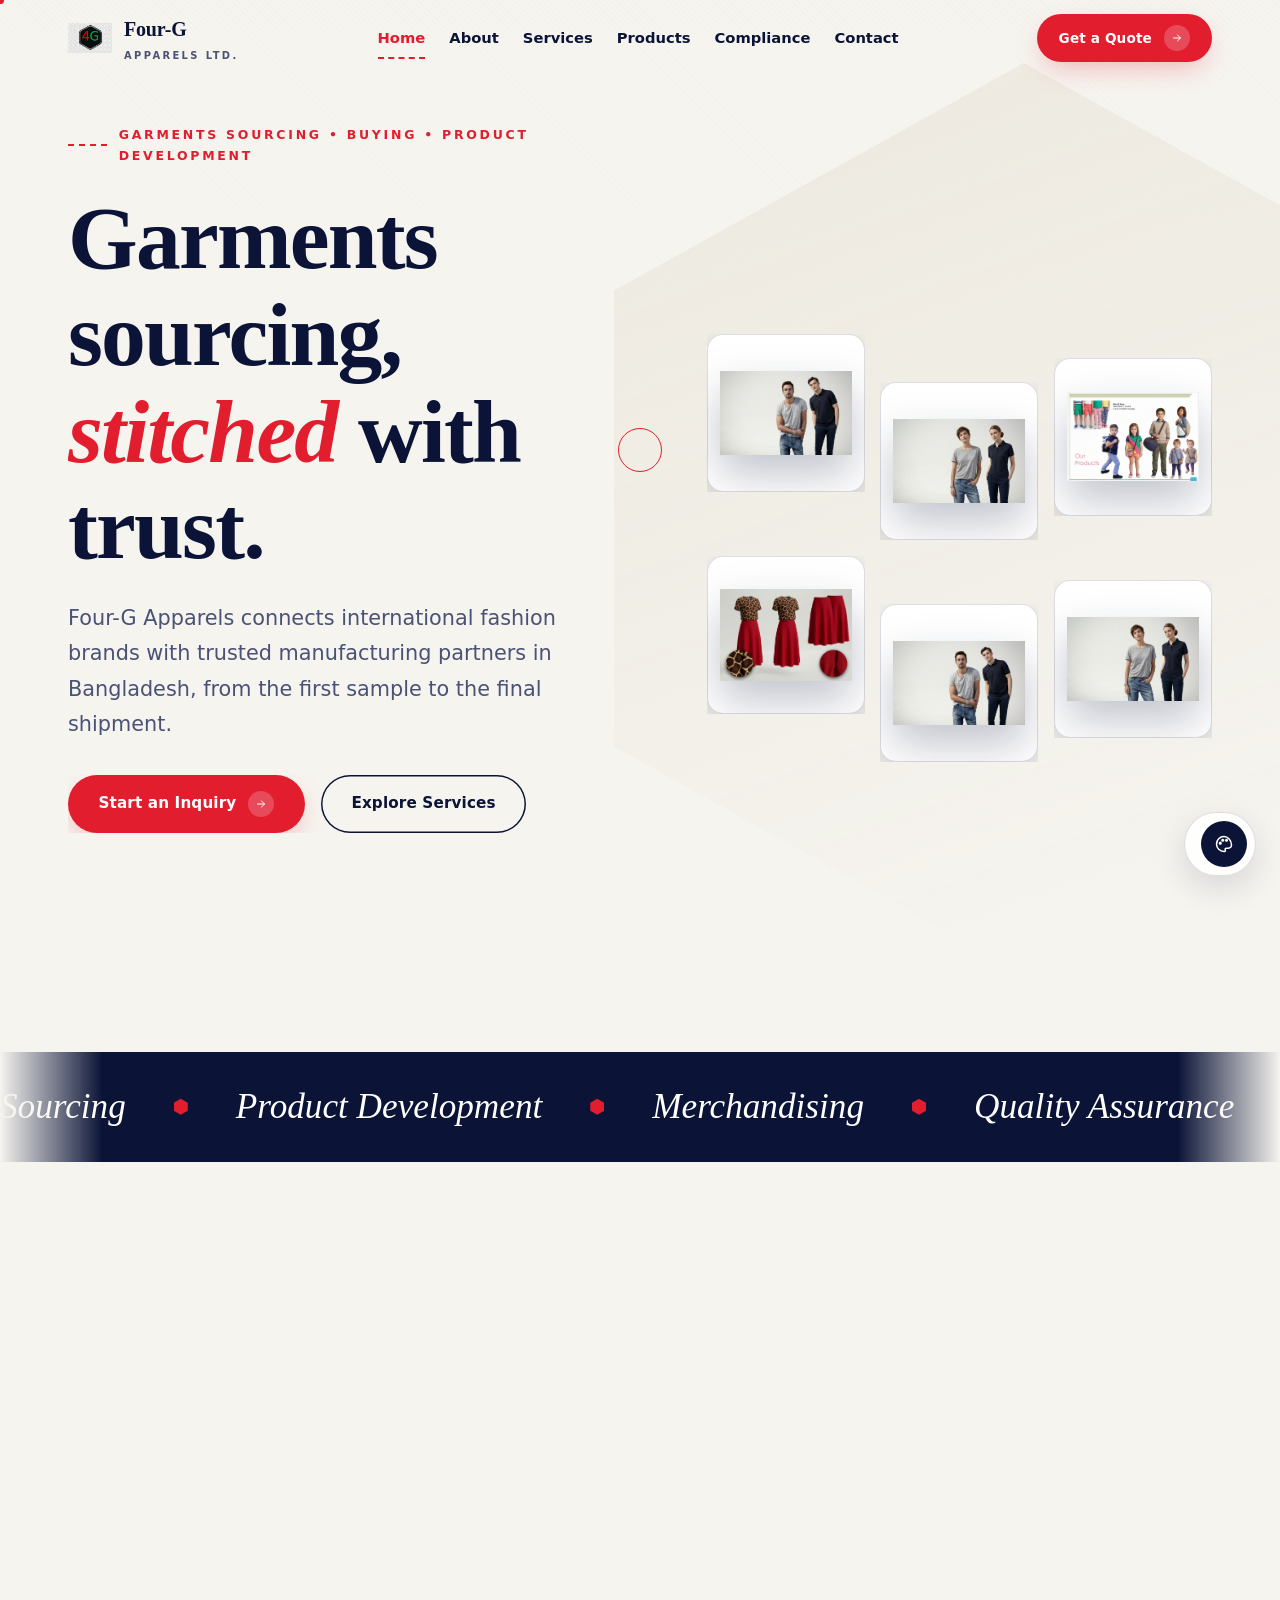
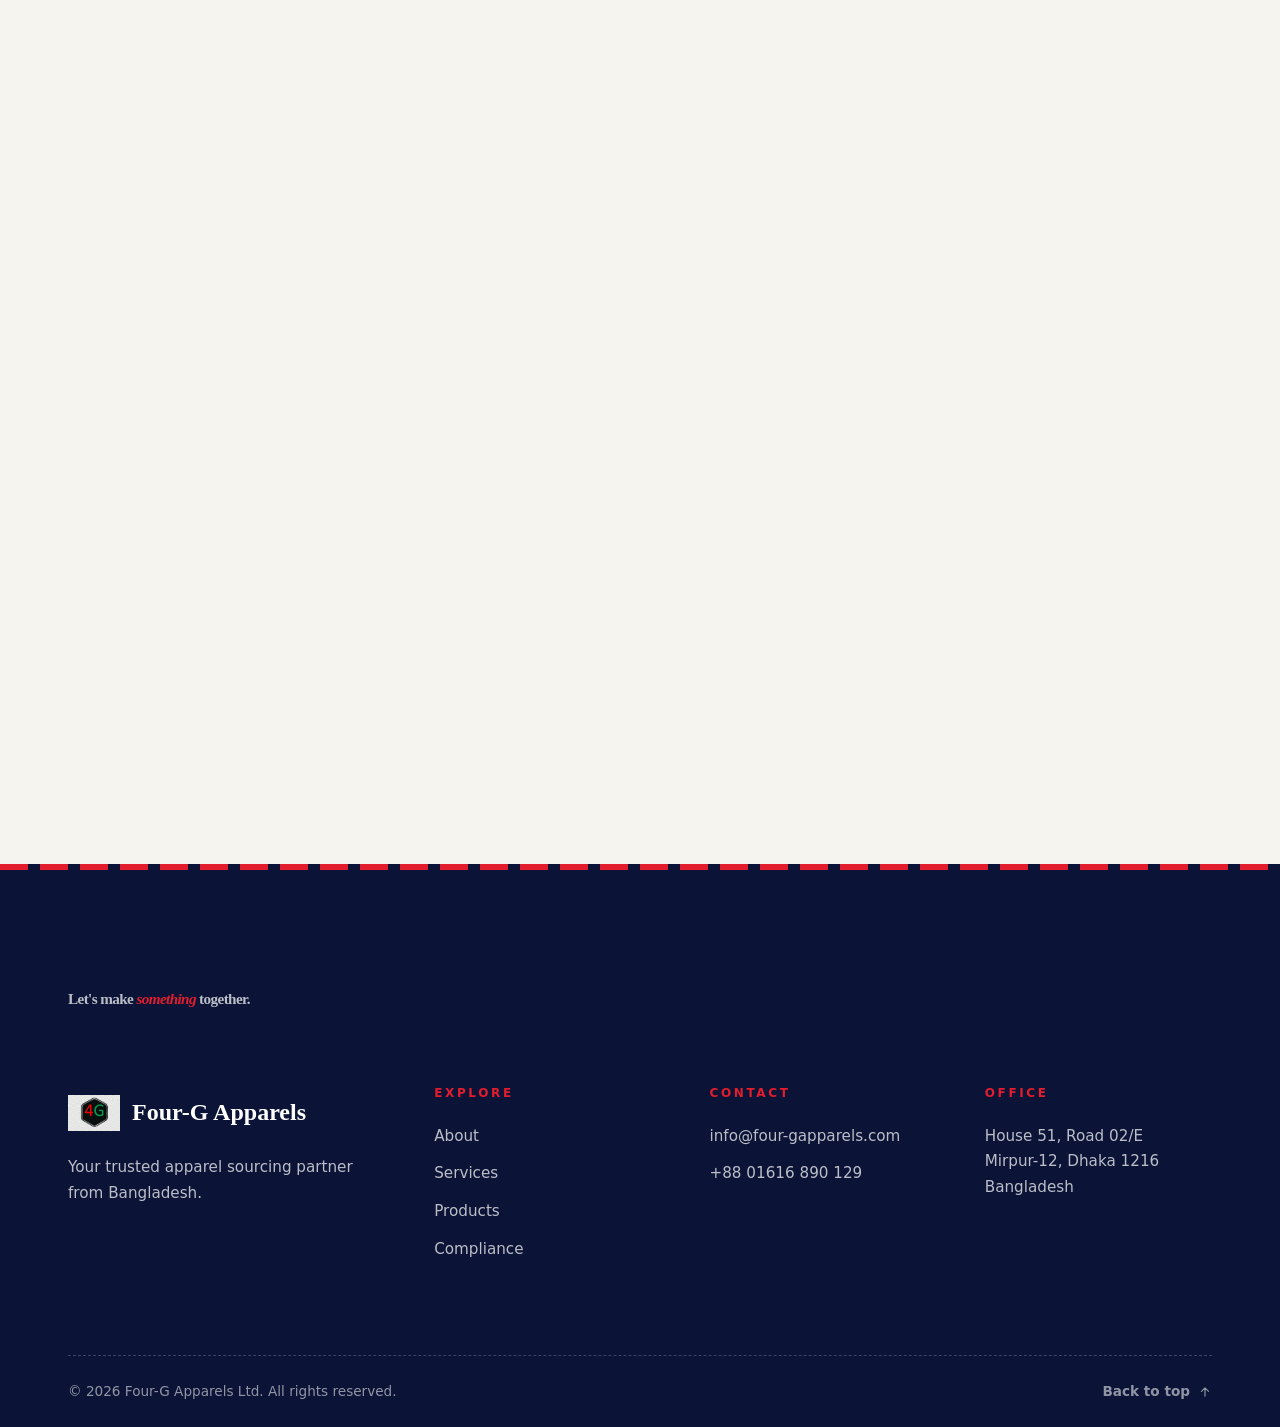
==== index.html @ 144038a5 "Initial commit - Four-G Apparels website" ====
<!doctype html>
<html lang="en" class="no-js" data-theme="navy">
<head>
  <meta charset="utf-8">
  <meta name="viewport" content="width=device-width, initial-scale=1">
  <title>Four-G Apparels Ltd. | Garments Sourcing, Buying and Product Development</title>
  <meta name="description" content="Four-G Apparels Ltd. is a Dhaka based garments buying and sourcing company connecting international brands with trusted manufacturing partners.">
  <meta name="robots" content="noindex, nofollow">
  <meta name="referrer" content="strict-origin-when-cross-origin">
  <meta name="theme-color" content="#0b1437">

  <!-- Security: only own files, Google Fonts, no inline code -->
  <meta http-equiv="Content-Security-Policy" content="default-src 'self'; script-src 'self'; style-src 'self' https://fonts.googleapis.com; font-src https://fonts.gstatic.com; img-src 'self' data:; connect-src 'self'; form-action 'self'; base-uri 'self'; object-src 'none'">

  <link rel="icon" href="favicon.ico">
  <link rel="preconnect" href="https://fonts.googleapis.com">
  <link rel="preconnect" href="https://fonts.gstatic.com" crossorigin>
  <link rel="stylesheet" href="https://fonts.googleapis.com/css2?family=Fraunces:ital,opsz,wght@0,9..144,500..700;1,9..144,500..700&family=Manrope:wght@400;500;600;700;800&display=swap">

  <link rel="stylesheet" href="css/variables.css">
  <link rel="stylesheet" href="css/base.css">
  <link rel="stylesheet" href="css/components.css">
  <link rel="stylesheet" href="css/pages.css">

  <script src="js/theme.js"></script>
</head>
<body>
  <a class="skip-link" href="#main">Skip to content</a>

  <!-- SVG icon sprite -->
  <svg class="sr-only" aria-hidden="true" focusable="false">
    <symbol id="i-arrow" viewBox="0 0 24 24"><g fill="none" stroke="currentColor" stroke-width="2" stroke-linecap="round" stroke-linejoin="round"><path d="M5 12h14M13 6l6 6-6 6"/></g></symbol>
    <symbol id="i-up" viewBox="0 0 24 24"><g fill="none" stroke="currentColor" stroke-width="2" stroke-linecap="round" stroke-linejoin="round"><path d="M12 19V5M6 11l6-6 6 6"/></g></symbol>
    <symbol id="i-search" viewBox="0 0 24 24"><g fill="none" stroke="currentColor" stroke-width="1.8" stroke-linecap="round" stroke-linejoin="round"><circle cx="11" cy="11" r="7"/><path d="M20 20l-4-4"/></g></symbol>
    <symbol id="i-clipboard" viewBox="0 0 24 24"><g fill="none" stroke="currentColor" stroke-width="1.8" stroke-linecap="round" stroke-linejoin="round"><path d="M9 4h6v3H9zM7 5H5v16h14V5h-2M9 12h6M9 16h4"/></g></symbol>
    <symbol id="i-shield" viewBox="0 0 24 24"><g fill="none" stroke="currentColor" stroke-width="1.8" stroke-linecap="round" stroke-linejoin="round"><path d="M12 3l8 3v6c0 5-3.5 8-8 9-4.5-1-8-4-8-9V6z"/><path d="M9 12l2 2 4-4"/></g></symbol>
    <symbol id="i-clock" viewBox="0 0 24 24"><g fill="none" stroke="currentColor" stroke-width="1.8" stroke-linecap="round" stroke-linejoin="round"><circle cx="12" cy="12" r="9"/><path d="M12 7v5l3 2"/></g></symbol>
    <symbol id="i-tag" viewBox="0 0 24 24"><g fill="none" stroke="currentColor" stroke-width="1.8" stroke-linecap="round" stroke-linejoin="round"><path d="M3 12V4h8l10 10-8 8z"/><circle cx="7.5" cy="8.5" r="1.2"/></g></symbol>
    <symbol id="i-ship" viewBox="0 0 24 24"><g fill="none" stroke="currentColor" stroke-width="1.8" stroke-linecap="round" stroke-linejoin="round"><path d="M3 17l2 4h14l2-4zM5 17v-6h14v6M9 11V7h6v4M12 3v4"/></g></symbol>
    <symbol id="i-palette" viewBox="0 0 24 24"><g fill="none" stroke="currentColor" stroke-width="1.8" stroke-linecap="round" stroke-linejoin="round"><path d="M12 3a9 9 0 100 18c1.5 0 2-1 1.5-2s0-2 1.5-2h2a4 4 0 004-4c0-5-4.5-10-9-10z"/><circle cx="7.5" cy="11" r="1"/><circle cx="10.5" cy="7.5" r="1"/><circle cx="15" cy="7.5" r="1"/></g></symbol>
  </svg>

  <!-- Page transition curtain -->
  <div class="curtain" aria-hidden="true"><div class="curtain__hex">4G</div></div>
  <div class="progress" aria-hidden="true"></div>
  <div class="cursor" aria-hidden="true"></div>
  <div class="cursor-dot" aria-hidden="true"></div>

  <!-- Header -->
  <header class="nav">
    <div class="container nav__inner">
      <a class="nav__brand" href="index.html" aria-label="Four-G Apparels home">
        <img src="assets/images/logo/logo.jpg" alt="Four-G Logo" width="44" height="44">
        <span>Four-G<small>Apparels Ltd.</small></span>
      </a>

      <nav class="nav__links" aria-label="Primary">
        <a class="nav__link" href="index.html" aria-current="page">Home</a>
        <a class="nav__link" href="about.html">About</a>
        <a class="nav__link" href="services.html">Services</a>
        <a class="nav__link" href="products.html">Products</a>
        <a class="nav__link" href="compliance.html">Compliance</a>
        <a class="nav__link" href="contact.html">Contact</a>
      </nav>

      <div class="nav__actions">
        <a class="btn btn--sm" href="contact.html" data-magnetic>
          Get a Quote
          <span class="btn__arrow"><svg viewBox="0 0 24 24" aria-hidden="true"><use href="#i-arrow"/></svg></span>
        </a>
        <button class="burger" type="button" aria-label="Open menu" aria-expanded="false" aria-controls="menu">
          <span></span><span></span><span></span>
        </button>
      </div>
    </div>
  </header>

  <!-- Mobile menu -->
  <div class="menu" id="menu" aria-hidden="true" data-stagger>
    <a class="menu__link" href="index.html">Home</a>
    <a class="menu__link" href="about.html">About</a>
    <a class="menu__link" href="services.html">Services</a>
    <a class="menu__link" href="products.html">Products</a>
    <a class="menu__link" href="compliance.html">Compliance</a>
    <a class="menu__link" href="contact.html">Contact</a>
    <p class="menu__meta">Dhaka, Bangladesh · Garments sourcing partner</p>
  </div>

  <main id="main">

    <!-- Hero -->
    <section class="hero" data-parallax>
      <div class="container hero__grid">
        <div class="hero__copy">
          <span class="eyebrow" data-reveal="up">Garments Sourcing • Buying • Product Development</span>
          <h1 data-reveal="up">Garments sourcing, <em class="accent">stitched</em> with trust.</h1>
          <p class="hero__lead" data-reveal="up">Four-G Apparels connects international fashion brands with trusted manufacturing partners in Bangladesh, from the first sample to the final shipment.</p>
          <div class="hero__cta" data-reveal="up">
            <a class="btn" href="contact.html" data-magnetic>
              Start an Inquiry
              <span class="btn__arrow"><svg viewBox="0 0 24 24" aria-hidden="true"><use href="#i-arrow"/></svg></span>
            </a>
            <a class="btn btn--ghost" href="services.html" data-magnetic>Explore Services</a>
          </div>
          <div class="hero__facts" data-reveal="up">
            <div class="fact"><strong>Dhaka</strong><span>Bangladesh</span></div>
            <div class="fact"><strong>100%</strong><span>Export oriented</span></div>
            <div class="fact"><strong>Est. 2026</strong><span>Fresh perspective</span></div>
          </div>
        </div>

        <!-- Hero Visual Collage / Tiles with Updated Images -->
        <div class="collage" data-stagger>
          <div class="collage__item" data-depth="18"><div class="float" data-reveal="zoom"><div class="tile"><img src="assets/images/products/men.jpg" alt="Men Apparel Collection"></div></div></div>
          <div class="collage__item" data-depth="34"><div class="float" data-reveal="zoom"><div class="tile"><img src="assets/images/products/ladies.jpg" alt="Ladies Apparel Collection"></div></div></div>
          <div class="collage__item" data-depth="12"><div class="float" data-reveal="zoom"><div class="tile"><img src="assets/images/products/kids.jpg" alt="Kids Apparel Collection"></div></div></div>
          <div class="collage__item" data-depth="28"><div class="float" data-reveal="zoom"><div class="tile"><img src="assets/images/products/mockup-2.jpg" alt="Apparel Mockup Style"></div></div></div>
          <div class="collage__item" data-depth="16"><div class="float" data-reveal="zoom"><div class="tile"><img src="assets/images/products/men.jpg" alt="Garments Production Style"></div></div></div>
          <div class="collage__item" data-depth="38"><div class="float" data-reveal="zoom"><div class="tile"><img src="assets/images/products/ladies.jpg" alt="Fashion Sourcing Style"></div></div></div>
        </div>
      </div>
    </section>

    <!-- Marquee -->
    <div class="marquee" aria-hidden="true">
      <div class="marquee__track">
        <span class="marquee__item">Sourcing</span><span class="marquee__item">Product Development</span><span class="marquee__item">Merchandising</span><span class="marquee__item">Quality Assurance</span><span class="marquee__item">Production Follow-Up</span><span class="marquee__item">Shipment Coordination</span>
        <span class="marquee__item">Sourcing</span><span class="marquee__item">Product Development</span><span class="marquee__item">Merchandising</span><span class="marquee__item">Quality Assurance</span><span class="marquee__item">Production Follow-Up</span><span class="marquee__item">Shipment Coordination</span>
      </div>
    </div>

    <!-- About -->
    <section class="section">
      <div class="container">
        <div class="split">
          <div class="about-stack" data-reveal="left">
            <div class="media media--tall"><img src="assets/images/about/about-1.jpg" alt="Merchandising team reviewing garment samples" loading="lazy"><span class="media__tag">Our team</span></div>
            <div class="media media--square"><img src="assets/images/about/about-2.jpg" alt="Rolls of fabric" loading="lazy"><span class="media__tag">Fabric</span></div>
          </div>
          <div>
            <span class="eyebrow" data-reveal="up">About Us</span>
            <h2 data-reveal="up">A sourcing partner that works like <em class="accent">your own team.</em></h2>
            <p data-reveal="up">Four-G Apparels Limited is a professionally managed garments buying and sourcing company based in Dhaka. We connect international buyers with suitable production facilities that meet their requirements for quality, price, compliance, capacity and timely delivery.</p>
            <p data-reveal="up">Our team works across merchandising, sourcing, procurement, production coordination, quality assurance and logistics, so you get one well managed experience from product development to final shipment.</p>
            <div data-reveal="up"><a class="link" href="about.html">Read our story <svg viewBox="0 0 24 24" aria-hidden="true"><use href="#i-arrow"/></svg></a></div>
          </div>
        </div>

        <hr class="stitch">

        <div class="stats" data-stagger>
          <div class="stat" data-reveal="up"><div class="stat__num"><span data-count="100">0</span>%</div><div class="stat__label">Export oriented</div></div>
          <div class="stat" data-reveal="up"><div class="stat__num"><span data-count="3">0</span></div><div class="stat__label">Product categories</div></div>
          <div class="stat" data-reveal="up"><div class="stat__num"><span data-count="8">0</span></div><div class="stat__label">Step process</div></div>
          <div class="stat" data-reveal="up"><div class="stat__num"><span data-count="3">0</span></div><div class="stat__label">Inspection stages</div></div>
        </div>
      </div>
    </section>

    <!-- Services -->
    <section class="section section--alt">
      <div class="container">
        <div class="section__head">
          <span class="eyebrow" data-reveal="up">Core Services</span>
          <h2 data-reveal="up">Everything between the first idea and the <em class="accent">final carton.</em></h2>
        </div>
        <div class="grid grid--3" data-stagger>
          <article class="card" data-tilt data-reveal="up">
            <span class="card__num">01</span>
            <div class="card__icon"><svg viewBox="0 0 24 24" aria-hidden="true"><use href="#i-search"/></svg></div>
            <h3>Sourcing and Product Development</h3>
            <p>We identify suitable suppliers according to product specifications, target prices, quality standards and production requirements.</p>
          </article>
          <article class="card" data-tilt data-reveal="up">
            <span class="card__num">02</span>
            <div class="card__icon"><svg viewBox="0 0 24 24" aria-hidden="true"><use href="#i-clipboard"/></svg></div>
            <h3>Merchandising and Order Management</h3>
            <p>Our merchandisers coordinate with buyers and factories from the first inquiry and sampling through production and shipment.</p>
          </article>
          <article class="card" data-tilt data-reveal="up">
            <span class="card__num">03</span>
            <div class="card__icon"><svg viewBox="0 0 24 24" aria-hidden="true"><use href="#i-shield"/></svg></div>
            <h3>Quality Assurance</h3>
            <p>Agreed specifications are protected through pre-production, in-line and final inspections.</p>
          </article>
          <article class="card" data-tilt data-reveal="up">
            <span class="card__num">04</span>
            <div class="card__icon"><svg viewBox="0 0 24 24" aria-hidden="true"><use href="#i-clock"/></svg></div>
            <h3>Production Follow-Up</h3>
            <p>We monitor progress, talk to manufacturing partners and coordinate with buyers for smooth execution and timely delivery.</p>
          </article>
          <article class="card" data-tilt data-reveal="up">
            <span class="card__num">05</span>
            <div class="card__icon"><svg viewBox="0 0 24 24" aria-hidden="true"><use href="#i-tag"/></svg></div>
            <h3>Apparel and Accessories Sourcing</h3>
            <p>A wide range of garments, apparel accessories and fashion related products through our established supplier network.</p>
          </article>
          <article class="card" data-tilt data-reveal="up">
            <span class="card__num">06</span>
            <div class="card__icon"><svg viewBox="0 0 24 24" aria-hidden="true"><use href="#i-ship"/></svg></div>
            <h3>Shipment Coordination</h3>
            <p>We work with suppliers, buyers and logistics partners for efficient and timely shipment of completed orders.</p>
          </article>
        </div>
      </div>
    </section>

    <!-- Products -->
    <section class="section section--alt">
      <div class="container">
        <div class="section__head">
          <span class="eyebrow" data-reveal="up">Our Products</span>
          <h2 data-reveal="up">Wardrobes for <em class="accent">every</em> age.</h2>
        </div>
        <div class="grid grid--3 pgrid" data-stagger>
          <a class="pcard" href="products.html" data-tilt data-reveal="up">
            <img src="assets/images/products/ladies.jpg" alt="Girls and ladies garments" loading="lazy">
            <span class="pcard__cta"><svg viewBox="0 0 24 24" aria-hidden="true"><use href="#i-arrow"/></svg></span>
            <div class="pcard__body"><h3>Girls and Ladies</h3><p>Pants, shorts, capris, jackets, vests, knitted t-shirts, blouses and sweaters.</p></div>
          </a>
          <a class="pcard" href="products.html" data-tilt data-reveal="up">
            <img src="assets/images/products/men.jpg" alt="Menswear garments" loading="lazy">
            <span class="pcard__cta"><svg viewBox="0 0 24 24" aria-hidden="true"><use href="#i-arrow"/></svg></span>
            <div class="pcard__body"><h3>Men's</h3><p>Pants, basic and cargo shorts, shirts, jackets, knitted t-shirts and polo shirts.</p></div>
          </a>
          <a class="pcard" href="products.html" data-tilt data-reveal="up">
            <img src="assets/images/products/kids.jpg" alt="Kids and boys garments" loading="lazy">
            <span class="pcard__cta"><svg viewBox="0 0 24 24" aria-hidden="true"><use href="#i-arrow"/></svg></span>
            <div class="pcard__body"><h3>Kids and Boys</h3><p>Pants, shorts, knitted t-shirts, polo shirts and sweaters.</p></div>
          </a>
        </div>
      </div>
    </section>

    <!-- Capabilities -->
    <section class="section section--dark">
      <div class="container">
        <div class="grid grid--3 caps" data-stagger>
          <div class="caps__intro" data-reveal="up">
            <span class="eyebrow">Our Capabilities</span>
            <h2>Built to <em class="accent">deliver</em>, priced to compete.</h2>
            <p>We confirm the best price for the competitive market, and we think through the customer's eyes at every decision.</p>
          </div>
          <article class="cap" data-reveal="up">
            <div class="media media--wide"><img src="assets/images/capabilities/vendor.jpg" alt="Garment factory floor" loading="lazy"><span class="media__tag">Vendors</span></div>
            <h3>The right vendors</h3><p>We source the right vendors for each product.</p>
          </article>
          <article class="cap" data-reveal="up">
            <div class="media media--wide"><img src="assets/images/capabilities/sample-studio.jpg" alt="Sample making at a sewing machine" loading="lazy"><span class="media__tag">Studio</span></div>
            <h3>Own sample studio</h3><p>We develop samples at our own sample studio.</p>
          </article>
          <article class="cap" data-reveal="up">
            <div class="media media--wide"><img src="assets/images/capabilities/design-team.jpg" alt="Fashion design team at work" loading="lazy"><span class="media__tag">Design</span></div>
            <h3>Proactive design team</h3><p>Our product design and development team is always proactive.</p>
          </article>
          <article class="cap" data-reveal="up">
            <div class="media media--wide"><img src="assets/images/capabilities/quality.jpg" alt="Quality inspection of garments" loading="lazy"><span class="media__tag">Quality</span></div>
            <h3>Quality you can trust</h3><p>Our quality team assures the delivery of quality products.</p>
          </article>
          <article class="cap" data-reveal="up">
            <div class="media media--wide"><img src="assets/images/capabilities/shipping.jpg" alt="Container ship at port" loading="lazy"><span class="media__tag">Shipping</span></div>
            <h3>On time shipment</h3><p>Close follow-up with logistics partners to support on-time delivery.</p>
          </article>
        </div>
      </div>
    </section>

    <!-- Why Four-G -->
    <section class="section">
      <div class="container">
        <div class="section__head center">
          <span class="eyebrow" data-reveal="up">Why Four-G Apparels</span>
          <h2 data-reveal="up">Six reasons buyers <em class="accent">stay.</em></h2>
        </div>
        <div class="grid grid--3 why" data-stagger>
          <article class="card" data-tilt data-reveal="up"><span class="card__num">01</span><h3>Reliable Sourcing Network</h3><p>Access to a carefully developed network of experienced and capable manufacturing partners.</p></article>
          <article class="card" data-tilt data-reveal="up"><span class="card__num">02</span><h3>Dedicated Professional Team</h3><p>Experienced people handling merchandising, sourcing, procurement, production and quality control.</p></article>
          <article class="card" data-tilt data-reveal="up"><span class="card__num">03</span><h3>Competitive Pricing</h3><p>Strong supplier relationships and effective negotiation for commercially competitive prices.</p></article>
          <article class="card" data-tilt data-reveal="up"><span class="card__num">04</span><h3>Quality Focus</h3><p>Structured quality monitoring and inspection throughout the production process.</p></article>
          <article class="card" data-tilt data-reveal="up"><span class="card__num">05</span><h3>Clear Communication</h3><p>Fast, transparent and consistent communication between buyers, suppliers and our team.</p></article>
          <article class="card" data-tilt data-reveal="up"><span class="card__num">06</span><h3>Timely Execution</h3><p>Close production follow-up and coordination to support on-time delivery.</p></article>
        </div>
      </div>
    </section>

    <!-- CTA -->
    <section class="section section--tight">
      <div class="container">
        <div class="cta" data-reveal="zoom">
          <span class="eyebrow cta__eyebrow">Quality. Integrity. Transparency. Reliability.</span>
          <h2>Every order is the start of a lasting relationship.</h2>
          <p>Tell us what you are looking for and a dedicated professional will respond quickly.</p>
          <a class="btn btn--light" href="contact.html" data-magnetic>Send an Inquiry <span class="btn__arrow"><svg viewBox="0 0 24 24" aria-hidden="true"><use href="#i-arrow"/></svg></span></a>
        </div>
      </div>
    </section>
  </main>

  <!-- Footer -->
  <footer class="footer">
    <div class="container">
      <p class="footer__big">Let's make <em>something</em> together.</p>
      <div class="footer__grid">
        <div>
          <div class="footer__brand"><img src="assets/images/logo/logo.jpg" alt="" width="52" height="52"><span>Four-G Apparels</span></div>
          <p>Your trusted apparel sourcing partner from Bangladesh.</p>
        </div>
        <div>
          <h4>Explore</h4>
          <ul>
            <li><a href="about.html">About</a></li>
            <li><a href="services.html">Services</a></li>
            <li><a href="products.html">Products</a></li>
            <li><a href="compliance.html">Compliance</a></li>
          </ul>
        </div>
        <div>
          <h4>Contact</h4>
          <ul>
            <li><a href="contact.html" data-mail data-user="info" data-domain="four-gapparels.com">Email us</a></li>
            <li><a href="contact.html" data-tel="+8801616890129" data-display="+88 01616 890 129">Call us</a></li>
          </ul>
        </div>
        <div>
          <h4>Office</h4>
          <p>House 51, Road 02/E<br>Mirpur-12, Dhaka 1216<br>Bangladesh</p>
        </div>
      </div>
      <div class="footer__bottom">
        <span>© <span data-year>2026</span> Four-G Apparels Ltd. All rights reserved.</span>
        <button class="to-top" type="button">Back to top <svg viewBox="0 0 24 24" aria-hidden="true"><use href="#i-up"/></svg></button>
      </div>
    </div>
  </footer>

  <!-- Theme switcher -->
  <div class="themes" data-themes>
    <div class="themes__list" role="group" aria-label="Colour theme"></div>
    <button class="themes__toggle" type="button" aria-label="Choose colour theme" aria-expanded="false"><svg viewBox="0 0 24 24" aria-hidden="true"><use href="#i-palette"/></svg></button>
  </div>

  <script src="js/main.js" defer></script>
</body>
</html>
---- css/variables.css ----
:root {
  /* Fonts */
  --font-display: 'Fraunces', Georgia, 'Times New Roman', serif;
  --font-body: 'Manrope', system-ui, -apple-system, 'Segoe UI', sans-serif;

  /* Spacing */
  --space-1: 0.25rem;
  --space-2: 0.5rem;
  --space-3: 0.75rem;
  --space-4: 1rem;
  --space-5: 1.5rem;
  --space-6: 2rem;
  --space-7: 3rem;
  --space-8: 5rem;
  --space-9: 8rem;

  /* Layout */
  --container: 1240px;
  --gutter: clamp(1.25rem, 4vw, 3rem);
  --nav-h: 76px;

  /* Radius & shadow */
  --radius-s: 8px;
  --radius-m: 16px;
  --radius-l: 28px;
  --shadow-s: 0 2px 8px rgb(11 20 55 / 0.08);
  --shadow-m: 0 12px 32px rgb(11 20 55 / 0.12);
  --shadow-l: 0 30px 70px rgb(11 20 55 / 0.20);

  /* Motion */
  --ease-out: cubic-bezier(0.22, 1, 0.36, 1);
  --ease-in-out: cubic-bezier(0.65, 0, 0.35, 1);
  --dur-fast: 0.25s;
  --dur-mid: 0.6s;
  --dur-slow: 1.1s;

  /* z-index scale */
  --z-nav: 100;
  --z-cursor: 900;
  --z-curtain: 1000;
}


:root,
[data-theme="navy"] {
  --bg: #f6f4ef;
  --bg-alt: #ece8de;
  --surface: #ffffff;
  --ink: #0b1437;
  --ink-soft: #4a5275;
  --primary: #0b1437;
  --primary-ink: #ffffff;
  --accent: #e11d2e;
  --accent-2: #00a651;
  --line: rgb(11 20 55 / 0.14);
  --glow: rgb(225 29 46 / 0.35);
}

/* ---------- Theme 2: Classic Red ---------- */
[data-theme="red"] {
  --bg: #fbf5f3;
  --bg-alt: #f3e6e2;
  --surface: #ffffff;
  --ink: #2a0a0f;
  --ink-soft: #6b4a50;
  --primary: #8f0f1d;
  --primary-ink: #ffffff;
  --accent: #f2a900;
  --accent-2: #8f0f1d;
  --line: rgb(42 10 15 / 0.15);
  --glow: rgb(143 15 29 / 0.35);
}

/* ---------- Theme 3: Eco Green ---------- */
[data-theme="green"] {
  --bg: #f3f6f1;
  --bg-alt: #e2eadf;
  --surface: #ffffff;
  --ink: #0d2a1f;
  --ink-soft: #46604f;
  --primary: #0f3d2e;
  --primary-ink: #ffffff;
  --accent: #c8e04a;
  --accent-2: #17a05d;
  --line: rgb(13 42 31 / 0.15);
  --glow: rgb(23 160 93 / 0.35);
}

/* ---------- Theme 4: Dark ---------- */
[data-theme="dark"] {
  --bg: #070b1f;
  --bg-alt: #0d1330;
  --surface: #141b3d;
  --ink: #f2f3fa;
  --ink-soft: #a6acd0;
  --primary: #f2f3fa;
  --primary-ink: #070b1f;
  --accent: #ff4d5e;
  --accent-2: #2ee08a;
  --line: rgb(242 243 250 / 0.16);
  --glow: rgb(255 77 94 / 0.4);
  --shadow-s: 0 2px 8px rgb(0 0 0 / 0.4);
  --shadow-m: 0 12px 32px rgb(0 0 0 / 0.5);
  --shadow-l: 0 30px 70px rgb(0 0 0 / 0.6);
}
---- css/base.css ----
*,
*::before,
*::after { box-sizing: border-box; margin: 0; padding: 0; }

html {
  scroll-behavior: smooth;
  -webkit-text-size-adjust: 100%;
}

body {
  font-family: var(--font-body);
  font-size: clamp(1rem, 0.95rem + 0.25vw, 1.125rem);
  line-height: 1.7;
  color: var(--ink);
  background: var(--bg);
  min-height: 100vh;
  overflow-x: hidden;
  transition: background-color var(--dur-mid) var(--ease-out),
              color var(--dur-mid) var(--ease-out);
  -webkit-font-smoothing: antialiased;
  text-rendering: optimizeLegibility;
}


body::before {
  content: "";
  position: fixed;
  inset: 0;
  pointer-events: none;
  z-index: 0;
  opacity: 0.35;
  background-image:
    repeating-linear-gradient(45deg, transparent 0 3px, var(--line) 3px 4px);
  mask-image: linear-gradient(to bottom, rgb(0 0 0 / 0.25), transparent 60%);
  -webkit-mask-image: linear-gradient(to bottom, rgb(0 0 0 / 0.25), transparent 60%);
}

main, header, footer, section { position: relative; z-index: 1; }

img, svg, video { display: block; max-width: 100%; height: auto; }
img { background: var(--bg-alt); } /* ছবি না থাকলে fallback রঙ */

a { color: inherit; text-decoration: none; }
ul, ol { list-style: none; }
button { font: inherit; color: inherit; background: none; border: 0; cursor: pointer; }
input, textarea, select { font: inherit; color: inherit; }

::selection { background: var(--accent); color: #fff; }

/* Scrollbar */
::-webkit-scrollbar { width: 10px; }
::-webkit-scrollbar-track { background: var(--bg); }
::-webkit-scrollbar-thumb {
  background: var(--primary);
  border-radius: 10px;
  border: 2px solid var(--bg);
}

/* Focus (accessibility) */
:focus-visible {
  outline: 3px solid var(--accent);
  outline-offset: 3px;
  border-radius: 4px;
}

/* ---------- Typography ---------- */
h1, h2, h3, h4 {
  font-family: var(--font-display);
  font-weight: 600;
  line-height: 1.08;
  letter-spacing: -0.02em;
  color: var(--ink);
}

h1 { font-size: clamp(2.8rem, 7vw, 6rem); font-weight: 700; }
h2 { font-size: clamp(2.1rem, 4.6vw, 3.9rem); }
h3 { font-size: clamp(1.35rem, 2.2vw, 1.85rem); }
h4 { font-size: 1.15rem; }

p { color: var(--ink-soft); max-width: 62ch; }

em.accent, .accent-text {
  font-style: italic;
  color: var(--accent);
}

.eyebrow {
  display: inline-flex;
  align-items: center;
  gap: var(--space-3);
  font-size: 0.78rem;
  font-weight: 800;
  letter-spacing: 0.22em;
  text-transform: uppercase;
  color: var(--accent);
  margin-bottom: var(--space-5);
}
.eyebrow::before {
  content: "";
  width: 42px;
  height: 0;
  border-top: 2px dashed var(--accent);
}

/* ---------- Layout ---------- */
.container {
  width: 100%;
  max-width: var(--container);
  margin-inline: auto;
  padding-inline: var(--gutter);
}

.section { padding-block: clamp(4.5rem, 10vw, var(--space-9)); }
.section--alt { background: var(--bg-alt); }
.section--dark {
  background: var(--primary);
  color: var(--primary-ink);
}
.section--dark h2, .section--dark h3, .section--dark h4 { color: var(--primary-ink); }
.section--dark p { color: rgb(255 255 255 / 0.72); }

.grid { display: grid; gap: var(--space-6); }
.grid--2 { grid-template-columns: repeat(auto-fit, minmax(min(100%, 440px), 1fr)); }
.grid--3 { grid-template-columns: repeat(auto-fit, minmax(min(100%, 300px), 1fr)); }
.grid--4 { grid-template-columns: repeat(auto-fit, minmax(min(100%, 240px), 1fr)); }

.center { text-align: center; }
.center p { margin-inline: auto; }

.stitch {
  width: 100%;
  height: 2px;
  border: 0;
  background-image: repeating-linear-gradient(
    90deg, var(--ink-soft) 0 10px, transparent 10px 18px);
  opacity: 0.45;
  clip-path: inset(0 100% 0 0);
  transition: clip-path 1.6s var(--ease-out);
}
.stitch.is-visible { clip-path: inset(0 0 0 0); }

/* ---------- Reveal on scroll ---------- */
[data-reveal] {
  opacity: 0;
  transition: opacity var(--dur-slow) var(--ease-out),
              transform var(--dur-slow) var(--ease-out),
              clip-path var(--dur-slow) var(--ease-out);
  transition-delay: calc(var(--i, 0) * 90ms);
  will-change: transform, opacity;
}
[data-reveal="up"]    { transform: translateY(48px); }
[data-reveal="down"]  { transform: translateY(-48px); }
[data-reveal="left"]  { transform: translateX(-64px); }
[data-reveal="right"] { transform: translateX(64px); }
[data-reveal="zoom"]  { transform: scale(0.88); }
[data-reveal="mask"]  { clip-path: inset(0 0 100% 0); opacity: 1; }

[data-reveal].is-visible {
  opacity: 1;
  transform: none;
  clip-path: inset(0 0 0 0);
}


.no-js [data-reveal] { opacity: 1; transform: none; clip-path: none; }

/* ---------- Utilities ---------- */
.sr-only {
  position: absolute; width: 1px; height: 1px; padding: 0; margin: -1px;
  overflow: hidden; clip: rect(0 0 0 0); white-space: nowrap; border: 0;
}
.skip-link {
  position: fixed; top: -100px; left: 1rem; z-index: 2000;
  background: var(--accent); color: #fff; padding: 0.75rem 1.25rem;
  border-radius: var(--radius-s); font-weight: 700;
  transition: top var(--dur-fast);
}
.skip-link:focus { top: 1rem; }

.is-locked { overflow: hidden; }

/* ---------- Reduced motion ---------- */
@media (prefers-reduced-motion: reduce) {
  html { scroll-behavior: auto; }
  *, *::before, *::after {
    animation-duration: 0.01ms !important;
    animation-iteration-count: 1 !important;
    transition-duration: 0.01ms !important;
    transition-delay: 0ms !important;
  }
  [data-reveal] { opacity: 1; transform: none; clip-path: none; }
  .stitch { clip-path: none; }
}
---- css/components.css ----
.curtain {
  position: fixed;
  inset: 0;
  z-index: var(--z-curtain);
  pointer-events: none;
  display: grid;
  place-items: center;
  background: var(--primary);
  clip-path: circle(0% at 50% 50%);
  transition: clip-path 0.9s var(--ease-in-out);
}
.curtain.is-covering {
  pointer-events: all;
  clip-path: circle(150% at 50% 50%);
}
.curtain.is-leaving {
  clip-path: circle(0% at 50% 50%);
}
.curtain__hex {
  width: 96px;
  height: 110px;
  background: var(--accent);
  clip-path: polygon(50% 0, 100% 25%, 100% 75%, 50% 100%, 0 75%, 0 25%);
  opacity: 0;
  transform: scale(0.4) rotate(-60deg);
  transition: opacity 0.4s var(--ease-out) 0.3s, transform 0.9s var(--ease-out) 0.2s;
  display: grid;
  place-items: center;
  font-family: var(--font-display);
  font-weight: 700;
  font-size: 2rem;
  color: #fff;
}
.curtain.is-covering .curtain__hex {
  opacity: 1;
  transform: scale(1) rotate(0deg);
}

/* ---------- Scroll progress ---------- */
.progress {
  position: fixed;
  top: 0;
  left: 0;
  height: 3px;
  width: 100%;
  z-index: calc(var(--z-nav) + 1);
  background: linear-gradient(90deg, var(--accent), var(--accent-2));
  transform-origin: left;
  transform: scaleX(0);
}

/* ---------- Navbar ---------- */
.nav {
  position: fixed;
  inset: 0 0 auto 0;
  height: var(--nav-h);
  z-index: var(--z-nav);
  display: flex;
  align-items: center;
  transition: background-color var(--dur-mid) var(--ease-out),
              box-shadow var(--dur-mid) var(--ease-out),
              height var(--dur-mid) var(--ease-out),
              backdrop-filter var(--dur-mid) var(--ease-out);
}
.nav.is-scrolled {
  height: 64px;
  background: color-mix(in srgb, var(--bg) 82%, transparent);
  backdrop-filter: blur(16px) saturate(160%);
  -webkit-backdrop-filter: blur(16px) saturate(160%);
  box-shadow: 0 1px 0 var(--line), var(--shadow-s);
}
.nav__inner {
  display: flex;
  align-items: center;
  justify-content: space-between;
  gap: var(--space-6);
  width: 100%;
}
.nav__brand {
  display: inline-flex;
  align-items: center;
  gap: var(--space-3);
  font-family: var(--font-display);
  font-weight: 700;
  font-size: 1.25rem;
  letter-spacing: -0.01em;
}
.nav__brand img {
  width: 44px;
  height: 44px;
  object-fit: contain;
  background: transparent;
  transition: transform var(--dur-mid) var(--ease-out);
}
.nav__brand:hover img { transform: rotate(60deg) scale(1.08); }
.nav__brand small {
  display: block;
  font-family: var(--font-body);
  font-size: 0.62rem;
  font-weight: 700;
  letter-spacing: 0.24em;
  text-transform: uppercase;
  color: var(--ink-soft);
  margin-top: 2px;
}

.nav__links {
  display: flex;
  align-items: center;
  gap: var(--space-5);
}
.nav__link {
  position: relative;
  padding: var(--space-2) 0;
  font-size: 0.92rem;
  font-weight: 600;
  color: var(--ink);
  overflow: hidden;
}
.nav__link::after {
  content: "";
  position: absolute;
  left: 0;
  bottom: 0;
  width: 100%;
  border-top: 2px dashed var(--accent);
  transform: translateX(-101%);
  transition: transform var(--dur-mid) var(--ease-out);
}
.nav__link:hover::after,
.nav__link[aria-current="page"]::after { transform: translateX(0); }
.nav__link[aria-current="page"] { color: var(--accent); }

.nav__actions {
  display: flex;
  align-items: center;
  gap: var(--space-4);
}

/* Burger */
.burger {
  display: none;
  width: 46px;
  height: 46px;
  border-radius: 50%;
  border: 1px solid var(--line);
  position: relative;
  z-index: calc(var(--z-nav) + 3);
  transition: background-color var(--dur-fast), transform var(--dur-fast);
}
.burger:hover { background: var(--bg-alt); transform: scale(1.06); }
.burger span {
  position: absolute;
  left: 13px;
  width: 20px;
  height: 2px;
  background: var(--ink);
  border-radius: 2px;
  transition: transform var(--dur-mid) var(--ease-out), opacity var(--dur-fast), top var(--dur-mid) var(--ease-out);
}
.burger span:nth-child(1) { top: 16px; }
.burger span:nth-child(2) { top: 22px; }
.burger span:nth-child(3) { top: 28px; }
.burger[aria-expanded="true"] span:nth-child(1) { top: 22px; transform: rotate(45deg); }
.burger[aria-expanded="true"] span:nth-child(2) { opacity: 0; }
.burger[aria-expanded="true"] span:nth-child(3) { top: 22px; transform: rotate(-45deg); }

/* Mobile menu */
.menu {
  position: fixed;
  inset: 0;
  z-index: calc(var(--z-nav) + 2);
  background: var(--primary);
  color: var(--primary-ink);
  display: flex;
  flex-direction: column;
  justify-content: center;
  padding: var(--space-8) var(--gutter);
  clip-path: circle(0% at calc(100% - 44px) 38px);
  transition: clip-path 0.9s var(--ease-in-out);
  visibility: hidden;
}
.menu.is-open {
  clip-path: circle(150% at calc(100% - 44px) 38px);
  visibility: visible;
}
.menu__link {
  display: block;
  font-family: var(--font-display);
  font-size: clamp(2rem, 9vw, 3.4rem);
  font-weight: 600;
  line-height: 1.25;
  color: var(--primary-ink);
  opacity: 0;
  transform: translateY(40px);
  transition: opacity 0.6s var(--ease-out), transform 0.6s var(--ease-out), color var(--dur-fast), padding-left var(--dur-mid) var(--ease-out);
}
.menu.is-open .menu__link {
  opacity: 1;
  transform: none;
  transition-delay: calc(0.35s + var(--i, 0) * 70ms);
}
.menu__link:hover { color: var(--accent); padding-left: var(--space-4); }
.menu__meta {
  margin-top: var(--space-7);
  font-size: 0.9rem;
  color: rgb(255 255 255 / 0.65);
}

/* ---------- Buttons ---------- */
.btn {
  --btn-bg: var(--accent);
  --btn-ink: #fff;
  position: relative;
  display: inline-flex;
  align-items: center;
  justify-content: center;
  gap: var(--space-3);
  padding: 1rem 1.9rem;
  border-radius: 999px;
  font-weight: 700;
  font-size: 0.95rem;
  letter-spacing: 0.01em;
  color: var(--btn-ink);
  background: var(--btn-bg);
  overflow: hidden;
  isolation: isolate;
  box-shadow: 0 10px 28px -8px var(--glow);
  transition: transform var(--dur-mid) var(--ease-out),
              box-shadow var(--dur-mid) var(--ease-out),
              color var(--dur-fast) var(--ease-out);
  will-change: transform;
}
/* fill sweep */
.btn::before {
  content: "";
  position: absolute;
  inset: 0;
  z-index: -1;
  background: var(--primary);
  transform: translateY(101%);
  border-radius: 50% 50% 0 0 / 100% 100% 0 0;
  transition: transform 0.6s var(--ease-out), border-radius 0.6s var(--ease-out);
}
/* shine streak */
.btn::after {
  content: "";
  position: absolute;
  top: 0;
  left: -80%;
  width: 50%;
  height: 100%;
  z-index: -1;
  background: linear-gradient(100deg, transparent, rgb(255 255 255 / 0.45), transparent);
  transform: skewX(-20deg);
  transition: left 0.9s var(--ease-out);
}
.btn:hover { transform: translateY(-3px); box-shadow: 0 18px 38px -10px var(--glow); }
.btn:hover::before { transform: translateY(0); border-radius: 0; }
.btn:hover::after { left: 140%; }
.btn:active { transform: translateY(0) scale(0.97); }

.btn__arrow {
  display: inline-grid;
  place-items: center;
  width: 26px;
  height: 26px;
  border-radius: 50%;
  background: rgb(255 255 255 / 0.2);
  transition: transform var(--dur-mid) var(--ease-out), background-color var(--dur-fast);
}
.btn__arrow svg { width: 12px; height: 12px; }
.btn:hover .btn__arrow { transform: translateX(5px) rotate(-45deg); background: rgb(255 255 255 / 0.3); }

.btn--ghost {
  --btn-bg: transparent;
  --btn-ink: var(--ink);
  box-shadow: inset 0 0 0 1.5px var(--ink);
}
.btn--ghost::before { background: var(--ink); }
.btn--ghost:hover { color: var(--bg); box-shadow: inset 0 0 0 1.5px var(--ink); }

.btn--dark { --btn-bg: var(--primary); --btn-ink: var(--primary-ink); }
.btn--dark::before { background: var(--accent); }

.btn--light { --btn-bg: #fff; --btn-ink: var(--primary); box-shadow: none; }
.btn--light::before { background: var(--accent); }
.btn--light:hover { color: #fff; }

.btn--sm { padding: 0.7rem 1.35rem; font-size: 0.85rem; }

/* Text link with stitch underline */
.link {
  position: relative;
  display: inline-flex;
  align-items: center;
  gap: var(--space-2);
  font-weight: 700;
  color: var(--ink);
  padding-bottom: 4px;
}
.link::after {
  content: "";
  position: absolute;
  left: 0;
  bottom: 0;
  width: 100%;
  border-bottom: 2px dashed var(--accent);
  transform-origin: right;
  transition: transform var(--dur-mid) var(--ease-out);
}
.link:hover::after { transform: scaleX(0.35); transform-origin: left; }
.link svg { width: 14px; height: 14px; transition: transform var(--dur-mid) var(--ease-out); }
.link:hover svg { transform: translateX(6px); }

/* ---------- Media frame (all images) ---------- */
.media {
  position: relative;
  overflow: hidden;
  border-radius: var(--radius-m);
  background: linear-gradient(135deg, var(--bg-alt), var(--line));
  isolation: isolate;
}
.media img {
  width: 100%;
  height: 100%;
  object-fit: cover;
  transform: scale(1.02);
  transition: transform 1.4s var(--ease-out), filter 0.8s var(--ease-out);
}
.media::after {
  content: "";
  position: absolute;
  inset: 0;
  z-index: 1;
  background: linear-gradient(180deg, transparent 45%, rgb(11 20 55 / 0.55));
  opacity: 0;
  transition: opacity var(--dur-mid) var(--ease-out);
  pointer-events: none;
}
.media:hover img { transform: scale(1.1) rotate(0.6deg); filter: saturate(1.15); }
.media:hover::after { opacity: 1; }
.media--tall { aspect-ratio: 4 / 5; }
.media--wide { aspect-ratio: 16 / 10; }
.media--square { aspect-ratio: 1; }
.media__tag {
  position: absolute;
  left: var(--space-4);
  bottom: var(--space-4);
  z-index: 2;
  padding: 0.4rem 0.9rem;
  border-radius: 999px;
  background: rgb(255 255 255 / 0.92);
  color: #0b1437;
  font-size: 0.72rem;
  font-weight: 800;
  letter-spacing: 0.14em;
  text-transform: uppercase;
  transform: translateY(14px);
  opacity: 0;
  transition: transform var(--dur-mid) var(--ease-out), opacity var(--dur-mid) var(--ease-out);
}
.media:hover .media__tag { transform: none; opacity: 1; }

/* ---------- Cards ---------- */
.card {
  position: relative;
  padding: var(--space-6);
  border-radius: var(--radius-m);
  background: var(--surface);
  border: 1px solid var(--line);
  box-shadow: var(--shadow-s);
  overflow: hidden;
  transform-style: preserve-3d;
  transition: transform 0.5s var(--ease-out),
              box-shadow 0.5s var(--ease-out),
              border-color 0.5s var(--ease-out);
  will-change: transform;
}
/* spotlight following the pointer */
.card::before {
  content: "";
  position: absolute;
  inset: 0;
  background: radial-gradient(420px circle at var(--mx, 50%) var(--my, 0%), var(--glow), transparent 55%);
  opacity: 0;
  transition: opacity 0.5s var(--ease-out);
  pointer-events: none;
}
.card:hover {
  box-shadow: var(--shadow-l);
  border-color: var(--accent);
}
.card:hover::before { opacity: 0.35; }
.card > * { position: relative; }

.card__icon {
  display: grid;
  place-items: center;
  width: 62px;
  height: 62px;
  margin-bottom: var(--space-5);
  border-radius: 18px;
  background: var(--primary);
  color: var(--primary-ink);
  transition: transform var(--dur-mid) var(--ease-out), background-color var(--dur-mid), border-radius var(--dur-mid) var(--ease-out);
}
.card__icon svg { width: 28px; height: 28px; }
.card:hover .card__icon {
  background: var(--accent);
  color: #fff;
  transform: translateY(-6px) rotate(-8deg);
  border-radius: 50%;
}
.card__num {
  position: absolute;
  top: var(--space-5);
  right: var(--space-5);
  font-family: var(--font-display);
  font-size: 3.4rem;
  font-weight: 700;
  line-height: 1;
  color: transparent;
  -webkit-text-stroke: 1.5px var(--line);
  transition: -webkit-text-stroke-color var(--dur-mid), transform var(--dur-mid) var(--ease-out);
}
.card:hover .card__num { -webkit-text-stroke-color: var(--accent); transform: scale(1.12); }
.card h3 { margin-bottom: var(--space-3); }

/* Product card (image driven) */
.pcard {
  position: relative;
  display: block;
  border-radius: var(--radius-l);
  overflow: hidden;
  isolation: isolate;
  background: var(--bg-alt);
  aspect-ratio: 3 / 4;
  box-shadow: var(--shadow-m);
  transition: transform 0.7s var(--ease-out), box-shadow 0.7s var(--ease-out);
}
.pcard img {
  position: absolute;
  inset: 0;
  width: 100%;
  height: 100%;
  object-fit: cover;
  transition: transform 1.6s var(--ease-out), filter 0.8s;
}
.pcard::after {
  content: "";
  position: absolute;
  inset: 0;
  background: linear-gradient(180deg, transparent 35%, rgb(7 11 31 / 0.88));
  transition: opacity var(--dur-mid);
}
.pcard:hover { transform: translateY(-10px); box-shadow: var(--shadow-l); }
.pcard:hover img { transform: scale(1.12); filter: saturate(1.2) contrast(1.05); }
.pcard__body {
  position: absolute;
  inset: auto 0 0 0;
  z-index: 2;
  padding: var(--space-6);
  color: #fff;
}
.pcard__body h3 { color: #fff; margin-bottom: var(--space-2); }
.pcard__body p {
  color: rgb(255 255 255 / 0.8);
  font-size: 0.92rem;
  max-height: 0;
  opacity: 0;
  overflow: hidden;
  transition: max-height 0.7s var(--ease-out), opacity 0.7s var(--ease-out);
}
.pcard:hover .pcard__body p { max-height: 120px; opacity: 1; }
.pcard__cta {
  position: absolute;
  top: var(--space-5);
  right: var(--space-5);
  z-index: 2;
  display: grid;
  place-items: center;
  width: 52px;
  height: 52px;
  border-radius: 50%;
  background: #fff;
  color: #0b1437;
  transform: scale(0) rotate(-90deg);
  transition: transform 0.6s var(--ease-out), background-color var(--dur-fast), color var(--dur-fast);
}
.pcard__cta svg { width: 18px; height: 18px; }
.pcard:hover .pcard__cta { transform: scale(1) rotate(0); }
.pcard__cta:hover { background: var(--accent); color: #fff; }

/* Mockup floating tile */
.tile {
  position: relative;
  display: grid;
  place-items: center;
  aspect-ratio: 1;
  padding: var(--space-5);
  border-radius: var(--radius-l);
  background: var(--surface);
  border: 1px solid var(--line);
  box-shadow: var(--shadow-m);
  transition: transform 0.7s var(--ease-out), box-shadow 0.7s var(--ease-out), border-color 0.5s;
}
.tile img {
  width: 100%;
  height: 100%;
  object-fit: contain;
  background: transparent;
  filter: drop-shadow(0 20px 22px rgb(11 20 55 / 0.25));
  transition: transform 0.9s var(--ease-out);
}
.tile:hover { transform: translateY(-12px) rotate(-1.5deg); box-shadow: var(--shadow-l); border-color: var(--accent); }
.tile:hover img { transform: scale(1.1) rotate(2deg); }

/* ---------- Floating animation helper ---------- */
@keyframes float-y {
  0%, 100% { transform: translateY(0) rotate(0deg); }
  50% { transform: translateY(-16px) rotate(1.5deg); }
}
.float { animation: float-y 6s var(--ease-in-out) infinite; animation-delay: calc(var(--i, 0) * -1.1s); }

/* ---------- Marquee ---------- */
.marquee {
  overflow: hidden;
  padding-block: var(--space-5);
  background: var(--primary);
  color: var(--primary-ink);
  border-block: 1px solid var(--line);
  -webkit-mask-image: linear-gradient(90deg, transparent, #000 8%, #000 92%, transparent);
  mask-image: linear-gradient(90deg, transparent, #000 8%, #000 92%, transparent);
}
.marquee__track {
  display: flex;
  width: max-content;
  gap: var(--space-7);
  animation: marquee 38s linear infinite;
}
.marquee:hover .marquee__track { animation-play-state: paused; }
.marquee__item {
  display: inline-flex;
  align-items: center;
  gap: var(--space-7);
  font-family: var(--font-display);
  font-size: clamp(1.4rem, 3vw, 2.2rem);
  font-style: italic;
  white-space: nowrap;
}
.marquee__item::after {
  content: "";
  width: 14px;
  height: 16px;
  background: var(--accent);
  clip-path: polygon(50% 0, 100% 25%, 100% 75%, 50% 100%, 0 75%, 0 25%);
}
@keyframes marquee { to { transform: translateX(-50%); } }

/* ---------- Stats ---------- */
.stat { text-align: center; padding: var(--space-5); }
.stat__num {
  font-family: var(--font-display);
  font-size: clamp(2.8rem, 6vw, 4.6rem);
  font-weight: 700;
  line-height: 1;
  color: var(--accent);
}
.stat__label {
  margin-top: var(--space-3);
  font-size: 0.78rem;
  font-weight: 800;
  letter-spacing: 0.18em;
  text-transform: uppercase;
  color: var(--ink-soft);
}

/* ---------- Process timeline ---------- */
.steps { position: relative; display: grid; gap: var(--space-6); counter-reset: step; }
.steps::before {
  content: "";
  position: absolute;
  left: 31px;
  top: 0;
  bottom: 0;
  border-left: 2px dashed var(--line);
}
.steps__fill {
  position: absolute;
  left: 30px;
  top: 0;
  width: 4px;
  height: var(--fill, 0%);
  background: linear-gradient(var(--accent), var(--accent-2));
  border-radius: 4px;
  transition: height 0.3s linear;
}
.step {
  position: relative;
  display: grid;
  grid-template-columns: 64px 1fr;
  gap: var(--space-5);
  align-items: start;
  opacity: 0.35;
  transform: translateX(24px);
  transition: opacity 0.8s var(--ease-out), transform 0.8s var(--ease-out);
}
.step.is-active { opacity: 1; transform: none; }
.step__dot {
  display: grid;
  place-items: center;
  width: 64px;
  height: 64px;
  border-radius: 50%;
  background: var(--surface);
  border: 2px solid var(--line);
  font-family: var(--font-display);
  font-weight: 700;
  font-size: 1.25rem;
  position: relative;
  z-index: 1;
  transition: background-color var(--dur-mid), color var(--dur-mid), border-color var(--dur-mid), transform 0.6s var(--ease-out), box-shadow var(--dur-mid);
}
.step.is-active .step__dot {
  background: var(--accent);
  border-color: var(--accent);
  color: #fff;
  transform: scale(1.1);
  box-shadow: 0 0 0 8px var(--glow);
}
.step__body { padding-top: var(--space-2); }
.step__body h3 { margin-bottom: var(--space-2); }

/* ---------- Forms ---------- */
.form { display: grid; gap: var(--space-5); }
.form__row { display: grid; gap: var(--space-5); grid-template-columns: repeat(auto-fit, minmax(min(100%, 240px), 1fr)); }
.field { position: relative; }
.field input,
.field textarea,
.field select {
  width: 100%;
  padding: 1.5rem 1.1rem 0.6rem;
  border-radius: var(--radius-s);
  border: 1.5px solid var(--line);
  background: var(--surface);
  color: var(--ink);
  outline: none;
  transition: border-color var(--dur-fast), box-shadow var(--dur-fast), transform var(--dur-fast);
}
.field textarea { min-height: 150px; resize: vertical; }
.field label {
  position: absolute;
  left: 1.1rem;
  top: 1.05rem;
  font-size: 0.95rem;
  color: var(--ink-soft);
  pointer-events: none;
  transform-origin: left top;
  transition: transform var(--dur-mid) var(--ease-out), color var(--dur-fast);
}
.field input:focus,
.field textarea:focus,
.field select:focus {
  border-color: var(--accent);
  box-shadow: 0 0 0 4px var(--glow);
  transform: translateY(-2px);
}
.field input:focus + label,
.field input:not(:placeholder-shown) + label,
.field textarea:focus + label,
.field textarea:not(:placeholder-shown) + label,
.field select:focus + label,
.field select:valid + label {
  transform: translateY(-0.7rem) scale(0.76);
  color: var(--accent);
}
.field.has-error input,
.field.has-error textarea,
.field.has-error select { border-color: #d92d20; }
.field__error {
  display: block;
  min-height: 1.2em;
  margin-top: var(--space-1);
  font-size: 0.8rem;
  font-weight: 600;
  color: #d92d20;
}
.form__note { font-size: 0.82rem; color: var(--ink-soft); }
.form__status {
  padding: var(--space-4) var(--space-5);
  border-radius: var(--radius-s);
  background: color-mix(in srgb, var(--accent-2) 14%, transparent);
  border: 1px solid var(--accent-2);
  font-weight: 600;
  color: var(--ink);
  display: none;
}
.form__status.is-shown { display: block; animation: pop 0.6s var(--ease-out); }
@keyframes pop { from { opacity: 0; transform: translateY(12px) scale(0.96); } to { opacity: 1; transform: none; } }
/* honeypot: hidden from people, visible to bots */
.hp { position: absolute !important; left: -9999px; width: 1px; height: 1px; overflow: hidden; }

/* ---------- Theme switcher ---------- */
.themes {
  position: fixed;
  right: var(--space-5);
  bottom: var(--space-5);
  z-index: calc(var(--z-nav) + 4);
  display: flex;
  align-items: center;
  gap: var(--space-2);
  padding: 0.5rem;
  border-radius: 999px;
  background: color-mix(in srgb, var(--surface) 88%, transparent);
  backdrop-filter: blur(14px);
  -webkit-backdrop-filter: blur(14px);
  border: 1px solid var(--line);
  box-shadow: var(--shadow-m);
}
.themes__toggle {
  display: grid;
  place-items: center;
  width: 46px;
  height: 46px;
  border-radius: 50%;
  background: var(--primary);
  color: var(--primary-ink);
  transition: transform var(--dur-mid) var(--ease-out);
}
.themes__toggle svg { width: 20px; height: 20px; }
.themes__toggle:hover { transform: rotate(90deg) scale(1.08); }
.themes__list {
  display: flex;
  gap: var(--space-2);
  max-width: 0;
  overflow: hidden;
  opacity: 0;
  transition: max-width 0.7s var(--ease-out), opacity 0.5s var(--ease-out), padding 0.7s var(--ease-out);
}
.themes.is-open .themes__list { max-width: 260px; opacity: 1; padding-inline: var(--space-2); }
.swatch {
  position: relative;
  width: 34px;
  height: 34px;
  flex: none;
  border-radius: 50%;
  border: 2px solid var(--surface);
  box-shadow: 0 0 0 1.5px var(--line);
  background: conic-gradient(var(--c1) 0 50%, var(--c2) 50% 100%);
  transition: transform var(--dur-mid) var(--ease-out), box-shadow var(--dur-fast);
}
.swatch:hover { transform: scale(1.18) rotate(20deg); }
.swatch[aria-pressed="true"] { box-shadow: 0 0 0 3px var(--accent); transform: scale(1.1); }

/* ---------- Custom cursor (fine pointers only) ---------- */
.cursor, .cursor-dot { display: none; }
@media (hover: hover) and (pointer: fine) {
  .has-cursor, .has-cursor a, .has-cursor button { cursor: none; }
  .cursor, .cursor-dot {
    display: block;
    position: fixed;
    top: 0;
    left: 0;
    z-index: var(--z-cursor);
    pointer-events: none;
    border-radius: 50%;
    opacity: 0;
    transition: opacity var(--dur-mid);
  }
  .has-cursor .cursor, .has-cursor .cursor-dot { opacity: 1; }
  .cursor {
    width: 44px;
    height: 44px;
    margin: -22px 0 0 -22px;
    border: 1.5px solid var(--accent);
    transition: width 0.4s var(--ease-out), height 0.4s var(--ease-out), margin 0.4s var(--ease-out), background-color 0.3s, opacity 0.4s;
  }
  .cursor-dot { width: 7px; height: 7px; margin: -3.5px 0 0 -3.5px; background: var(--accent); }
  .cursor.is-hover {
    width: 78px;
    height: 78px;
    margin: -39px 0 0 -39px;
    background: var(--glow);
  }
}

/* ---------- Footer ---------- */
.footer {
  position: relative;
  background: var(--primary);
  color: var(--primary-ink);
  padding-top: var(--space-9);
  overflow: hidden;
}
.footer::before {
  content: "";
  position: absolute;
  top: 0;
  left: 0;
  right: 0;
  height: 6px;
  background: repeating-linear-gradient(90deg, var(--accent) 0 28px, transparent 28px 40px);
}
.footer__big {
  font-family: var(--font-display);
  font-size: clamp(3rem, 11vw, 9.5rem);
  font-weight: 700;
  line-height: 0.95;
  letter-spacing: -0.04em;
  color: var(--primary-ink);
  margin-bottom: var(--space-8);
}
.footer__big em { color: var(--accent); font-style: italic; }
.footer__grid {
  display: grid;
  gap: var(--space-7);
  grid-template-columns: 1.4fr repeat(3, 1fr);
  padding-bottom: var(--space-8);
}
.footer h4 {
  font-family: var(--font-body);
  font-size: 0.75rem;
  letter-spacing: 0.22em;
  text-transform: uppercase;
  color: var(--accent);
  margin-bottom: var(--space-5);
}
.footer p, .footer li, .footer a { color: rgb(255 255 255 / 0.72); font-size: 0.95rem; }
.footer li { margin-bottom: var(--space-3); }
.footer a {
  position: relative;
  display: inline-block;
  transition: color var(--dur-fast), transform var(--dur-mid) var(--ease-out);
}
.footer a:hover { color: #fff; transform: translateX(6px); }
.footer__brand { display: flex; align-items: center; gap: var(--space-3); margin-bottom: var(--space-4); font-family: var(--font-display); font-size: 1.5rem; font-weight: 700; }
.footer__brand img { width: 52px; height: 52px; object-fit: contain; background: transparent; }
.footer__bottom {
  display: flex;
  flex-wrap: wrap;
  justify-content: space-between;
  gap: var(--space-4);
  padding-block: var(--space-5);
  border-top: 1px dashed rgb(255 255 255 / 0.2);
  font-size: 0.85rem;
  color: rgb(255 255 255 / 0.55);
}
.to-top {
  display: inline-flex;
  align-items: center;
  gap: var(--space-2);
  font-weight: 700;
}
.to-top svg { width: 14px; height: 14px; transition: transform var(--dur-mid) var(--ease-out); }
.to-top:hover svg { transform: translateY(-5px); }

/* ---------- Responsive ---------- */
@media (max-width: 960px) {
  .nav__links { display: none; }
  .nav__actions .btn { display: none; }
  .burger { display: inline-block; }
  .footer__grid { grid-template-columns: 1fr 1fr; }
  .steps::before { left: 23px; }
  .steps__fill { left: 22px; }
  .step { grid-template-columns: 48px 1fr; }
  .step__dot { width: 48px; height: 48px; font-size: 1rem; }
}
@media (max-width: 600px) {
  .footer__grid { grid-template-columns: 1fr; }
  .themes { right: var(--space-3); bottom: var(--space-3); }
  .themes.is-open .themes__list { max-width: 190px; }
  .nav__brand small { display: none; }
}

/* ---------- Reduced motion ---------- */
@media (prefers-reduced-motion: reduce) {
  .float, .marquee__track { animation: none; }
  .curtain, .curtain__hex, .menu { transition-duration: 0.01ms; }
  .btn::after { display: none; }
}
---- css/pages.css ----
/* ==========================================================
   Four-G Apparels - Page layouts (home + shared sections)
   ========================================================== */

.is-broken { visibility: hidden; }

/* ---------- Section helpers ---------- */
.section--tight { padding-block: clamp(2rem, 5vw, var(--space-7)); }
.section__head { max-width: 780px; margin-bottom: var(--space-8); }
.section__head.center { margin-inline: auto; }

/* ---------- Hero ---------- */
.hero {
  position: relative;
  min-height: 100svh;
  display: flex;
  align-items: center;
  padding-top: calc(var(--nav-h) + var(--space-7));
  padding-bottom: var(--space-8);
  overflow: hidden;
}
.hero::before {
  content: "";
  position: absolute;
  z-index: -1;
  right: -12%;
  top: 6%;
  width: min(820px, 80vw);
  aspect-ratio: 0.9;
  background: linear-gradient(160deg, var(--bg-alt), transparent 85%);
  clip-path: polygon(50% 0, 100% 25%, 100% 75%, 50% 100%, 0 75%, 0 25%);
}
.hero__grid {
  display: grid;
  grid-template-columns: 1.05fr 0.95fr;
  gap: var(--space-8);
  align-items: center;
}
.hero h1 { margin-bottom: var(--space-5); }
.hero__lead { font-size: clamp(1.05rem, 1rem + 0.4vw, 1.3rem); margin-bottom: var(--space-6); }
.hero__cta { display: flex; flex-wrap: wrap; gap: var(--space-4); margin-bottom: var(--space-7); }
.hero__facts {
  display: flex;
  flex-wrap: wrap;
  gap: var(--space-6);
  padding-top: var(--space-5);
  border-top: 1px dashed var(--line);
}
.fact strong { display: block; font-family: var(--font-display); font-size: 1.3rem; color: var(--ink); }
.fact span {
  font-size: 0.72rem;
  font-weight: 800;
  letter-spacing: 0.16em;
  text-transform: uppercase;
  color: var(--ink-soft);
}

.collage { display: grid; grid-template-columns: repeat(3, 1fr); gap: var(--space-4); }
.collage__item:nth-child(3n + 2) { margin-top: var(--space-7); }
.collage__item:nth-child(3n) { margin-top: var(--space-5); }
.collage .tile { padding: var(--space-3); border-radius: var(--radius-m); }

/* ---------- About ---------- */
.split {
  display: grid;
  grid-template-columns: 1fr 1fr;
  gap: var(--space-8);
  align-items: center;
}
.split p { margin-bottom: var(--space-5); }
.about-stack { position: relative; padding-bottom: 12%; }
.about-stack .media:first-child { width: 82%; }
.about-stack .media:last-child {
  position: absolute;
  right: 0;
  bottom: 0;
  width: 50%;
  border: 8px solid var(--bg);
  box-shadow: var(--shadow-l);
}
.stats {
  display: grid;
  grid-template-columns: repeat(auto-fit, minmax(170px, 1fr));
  margin-top: var(--space-7);
}
.stitch { margin-top: var(--space-8); }

/* ---------- Process ---------- */
.process {
  display: grid;
  grid-template-columns: 0.8fr 1.2fr;
  gap: var(--space-8);
  align-items: start;
}
.process__intro { position: sticky; top: calc(var(--nav-h) + var(--space-6)); }
.process__intro p { margin-bottom: var(--space-6); }
.steps { gap: var(--space-7); padding-block: var(--space-3); }

/* ---------- Products ---------- */
.pgrid .pcard:nth-child(2) { margin-top: var(--space-7); }

/* ---------- Capabilities ---------- */
.caps { align-items: start; gap: var(--space-7) var(--space-6); }
.caps__intro { padding-right: var(--space-5); }
.caps__intro h2 { margin-bottom: var(--space-4); }
.cap .media { margin-bottom: var(--space-4); }
.cap h3 { margin-bottom: var(--space-2); }

/* ---------- Why ---------- */
.why .card { padding-top: var(--space-7); }

/* ---------- CTA ---------- */
.cta {
  position: relative;
  padding: clamp(3rem, 7vw, 6rem) var(--space-6);
  border-radius: var(--radius-l);
  text-align: center;
  color: #fff;
  overflow: hidden;
  isolation: isolate;
  background: linear-gradient(135deg, var(--accent), color-mix(in srgb, var(--accent) 50%, #0b1437));
  box-shadow: var(--shadow-l);
}
.cta::before {
  content: "";
  position: absolute;
  z-index: -1;
  inset: -30% -10% auto auto;
  width: 520px;
  aspect-ratio: 0.9;
  background: rgb(255 255 255 / 0.1);
  clip-path: polygon(50% 0, 100% 25%, 100% 75%, 50% 100%, 0 75%, 0 25%);
}
.cta h2, .cta p { color: #fff; margin-inline: auto; }
.cta h2 { max-width: 18ch; margin-bottom: var(--space-4); }
.cta p { margin-bottom: var(--space-6); opacity: 0.88; }
.cta__eyebrow { color: #fff; }
.cta__eyebrow::before { border-top-color: #fff; }

/* ---------- Inner page hero (used by the other pages) ---------- */
.page-hero {
  padding-top: calc(var(--nav-h) + var(--space-8));
  padding-bottom: var(--space-8);
  border-bottom: 1px dashed var(--line);
}
.page-hero h1 { font-size: clamp(2.6rem, 6vw, 5rem); max-width: 16ch; }
.page-hero p { margin-top: var(--space-5); font-size: 1.15rem; }

/* ---------- Responsive ---------- */
@media (max-width: 960px) {
  .hero { min-height: auto; }
  .hero__grid, .split, .process { grid-template-columns: 1fr; gap: var(--space-7); }
  .process__intro { position: static; }
  .pgrid .pcard:nth-child(2) { margin-top: 0; }
}
@media (max-width: 600px) {
  .collage { gap: var(--space-3); }
  .collage__item:nth-child(3n + 2) { margin-top: var(--space-5); }
  .about-stack .media:first-child { width: 90%; }
}
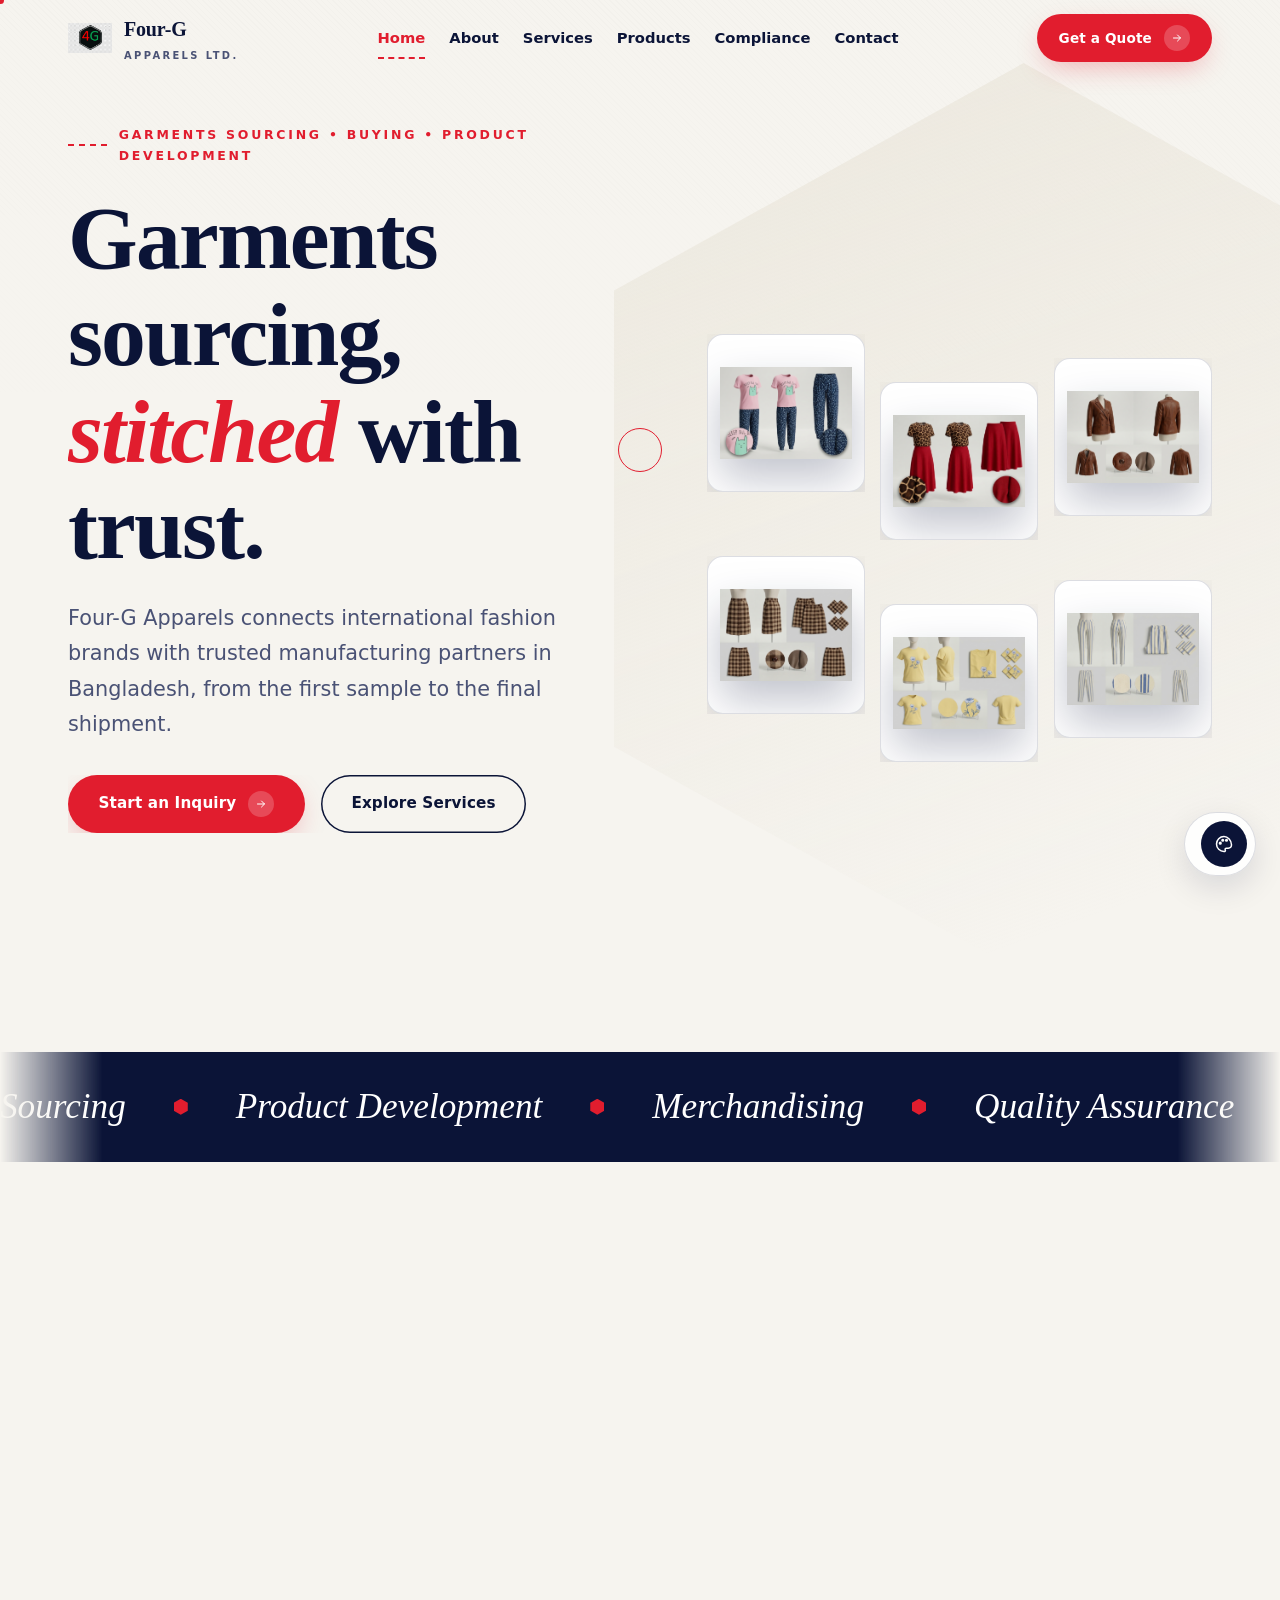
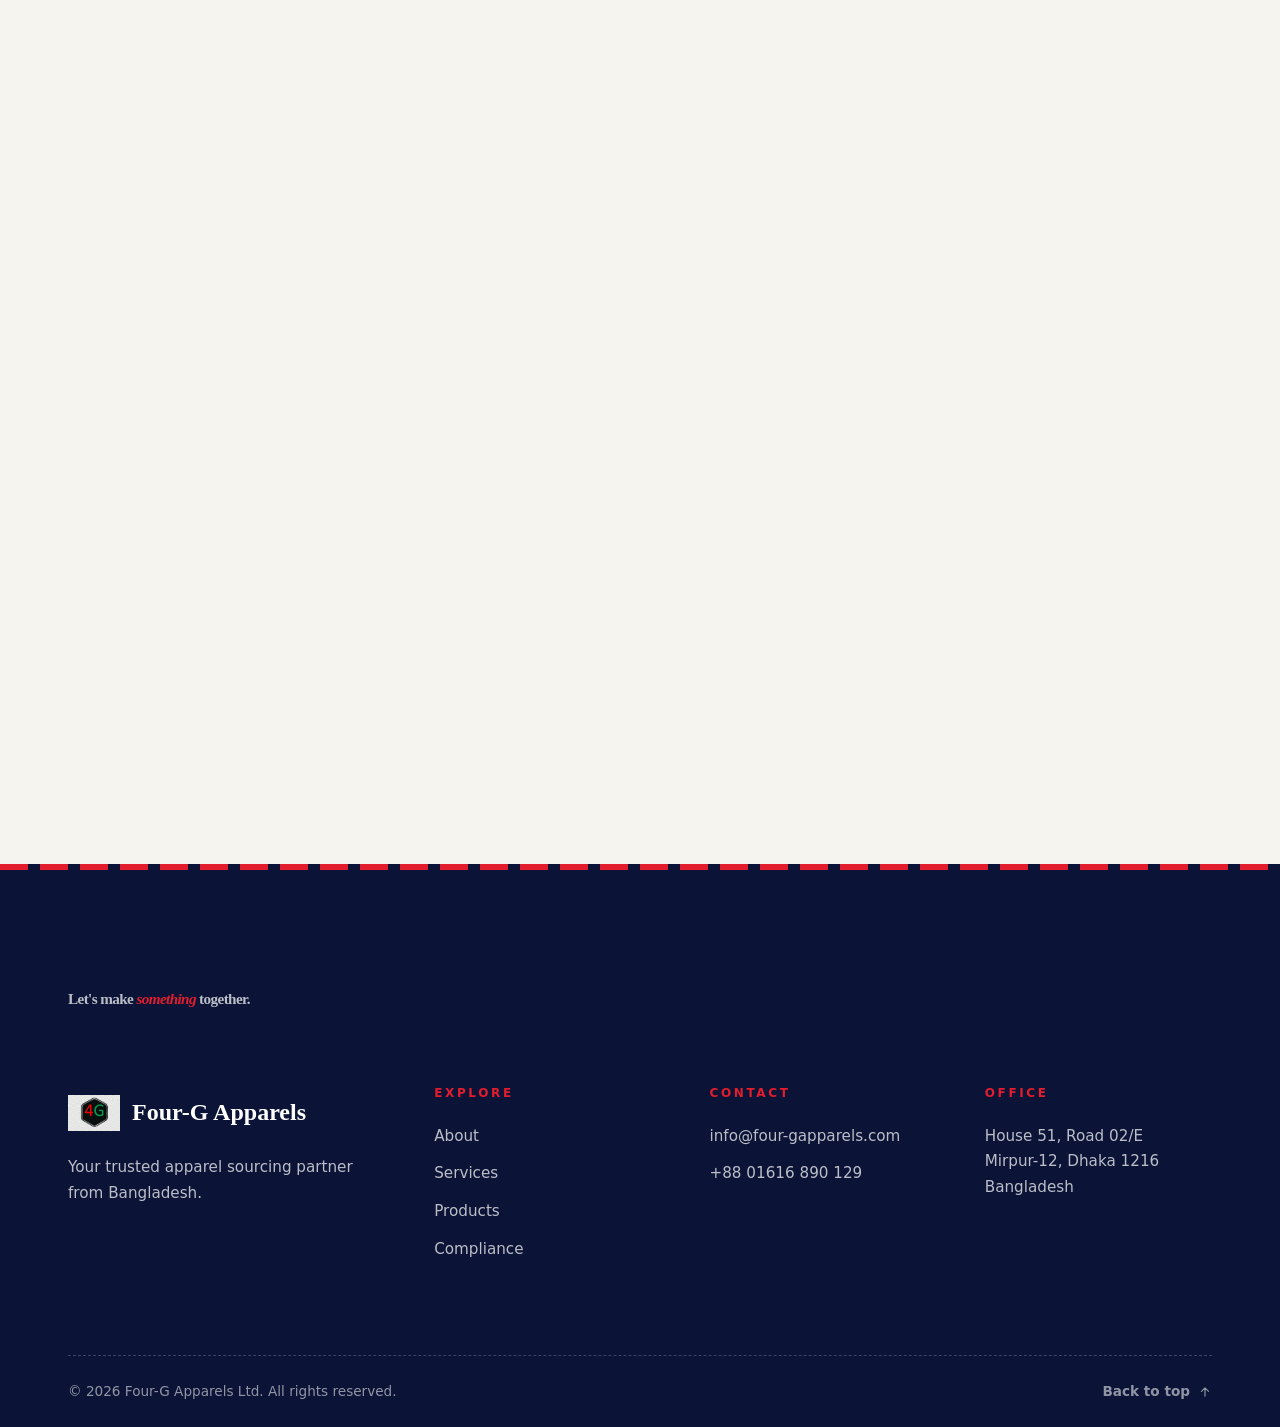
==== commit caf6d2ae: "Update index.html hero collage with clean mockup assets" ====
--- a/index.html
+++ b/index.html
@@ -109,14 +109,14 @@
           </div>
         </div>
 
-        <!-- Hero Visual Collage / Tiles with Updated Images -->
+        <!-- Hero Visual Collage / Tiles with Clean Mockup Images -->
         <div class="collage" data-stagger>
-          <div class="collage__item" data-depth="18"><div class="float" data-reveal="zoom"><div class="tile"><img src="assets/images/products/men.jpg" alt="Men Apparel Collection"></div></div></div>
-          <div class="collage__item" data-depth="34"><div class="float" data-reveal="zoom"><div class="tile"><img src="assets/images/products/ladies.jpg" alt="Ladies Apparel Collection"></div></div></div>
-          <div class="collage__item" data-depth="12"><div class="float" data-reveal="zoom"><div class="tile"><img src="assets/images/products/kids.jpg" alt="Kids Apparel Collection"></div></div></div>
-          <div class="collage__item" data-depth="28"><div class="float" data-reveal="zoom"><div class="tile"><img src="assets/images/products/mockup-2.jpg" alt="Apparel Mockup Style"></div></div></div>
-          <div class="collage__item" data-depth="16"><div class="float" data-reveal="zoom"><div class="tile"><img src="assets/images/products/men.jpg" alt="Garments Production Style"></div></div></div>
-          <div class="collage__item" data-depth="38"><div class="float" data-reveal="zoom"><div class="tile"><img src="assets/images/products/ladies.jpg" alt="Fashion Sourcing Style"></div></div></div>
+          <div class="collage__item" data-depth="18"><div class="float" data-reveal="zoom"><div class="tile"><img src="assets/images/products/productsmockup-1.jpg" alt="Apparel Mockup Collection"></div></div></div>
+          <div class="collage__item" data-depth="34"><div class="float" data-reveal="zoom"><div class="tile"><img src="assets/images/products/mockup-2.jpg" alt="Apparel Mockup Style"></div></div></div>
+          <div class="collage__item" data-depth="12"><div class="float" data-reveal="zoom"><div class="tile"><img src="assets/images/products/mockup-3.jpg" alt="Apparel Mockup Style"></div></div></div>
+          <div class="collage__item" data-depth="28"><div class="float" data-reveal="zoom"><div class="tile"><img src="assets/images/products/mockup-4.jpg" alt="Apparel Mockup Style"></div></div></div>
+          <div class="collage__item" data-depth="16"><div class="float" data-reveal="zoom"><div class="tile"><img src="assets/images/products/mockup-5.jpg" alt="Garments Production Style"></div></div></div>
+          <div class="collage__item" data-depth="38"><div class="float" data-reveal="zoom"><div class="tile"><img src="assets/images/products/mockup-6.jpg" alt="Fashion Sourcing Style"></div></div></div>
         </div>
       </div>
     </section>
--- a/css/pages.css
+++ b/css/pages.css
@@ -54,11 +54,24 @@
   text-transform: uppercase;
   color: var(--ink-soft);
 }
-
 .collage { display: grid; grid-template-columns: repeat(3, 1fr); gap: var(--space-4); }
 .collage__item:nth-child(3n + 2) { margin-top: var(--space-7); }
 .collage__item:nth-child(3n) { margin-top: var(--space-5); }
-.collage .tile { padding: var(--space-3); border-radius: var(--radius-m); }
+.collage .tile { 
+  padding: var(--space-3); 
+  border-radius: var(--radius-m); 
+  display: flex;
+  align-items: center;
+  justify-content: center;
+  background-color: #fff;
+  overflow: hidden;
+}
+.collage .tile img, 
+.pcard img {
+  width: 100%;
+  height: 100%;
+  object-fit: contain; /* যাতে পুরো ছবি সম্পূর্ণ দেখা যায় এবং কোনো পাশ কেটে না যায় */
+}
 
 /* ---------- About ---------- */
 .split {
